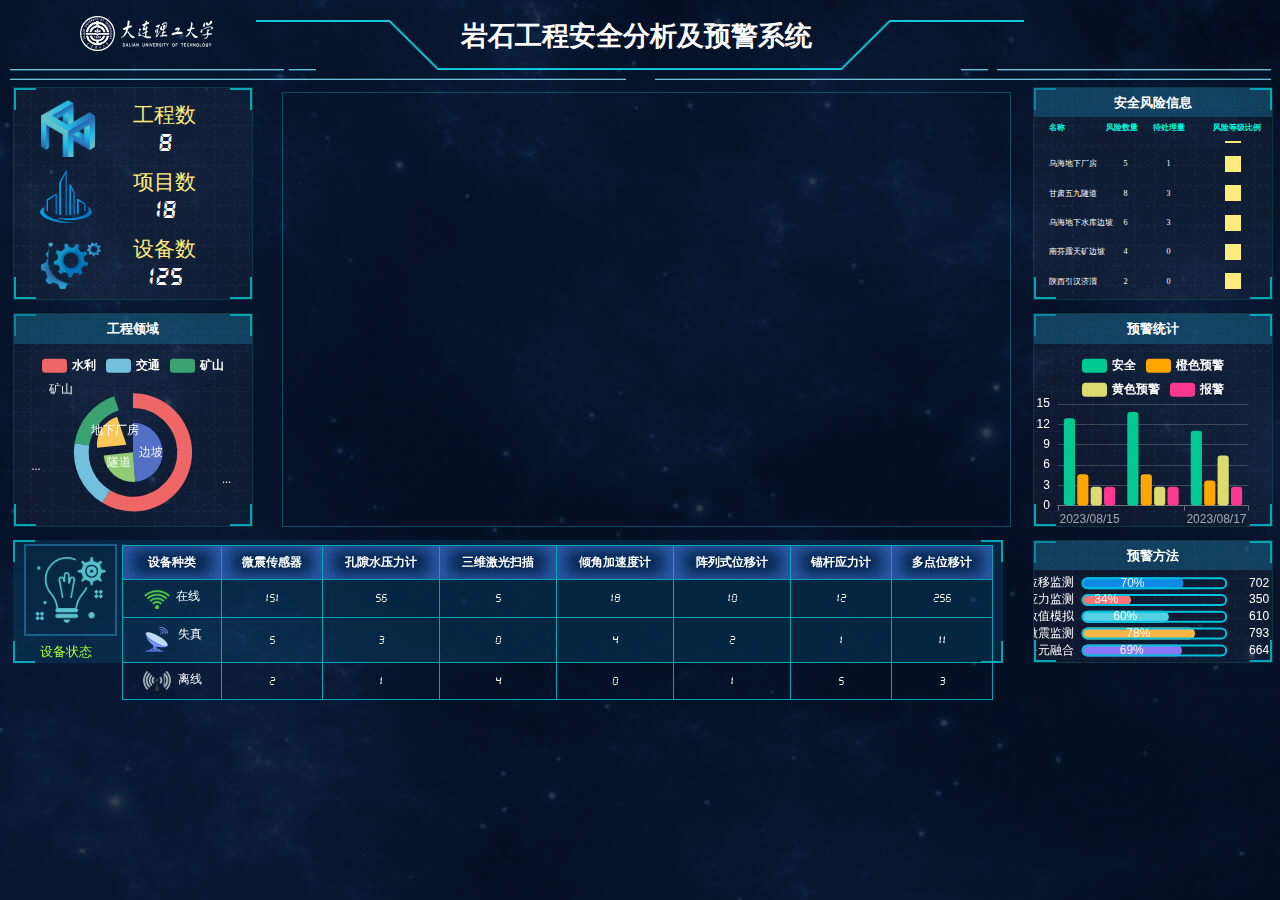
==== templates/index.html @ 90b78a78 "大屏展示页面第1次提交" ====
<!DOCTYPE html>
<html lang="en">
<head>
    <meta charset="UTF-8">
    <meta name="viewport" content="width=device-width,initial-scale=1.0">
    <!--width=device-width：指定视口的宽度与设备的宽度相等，使网页内容在设备上以真实的像素宽度显示，不会出现缩放或压缩。
initial-scale=1.0：指定初始的缩放比例为 1.0，即不进行任何缩放，以确保网页内容按照设备的实际像素比例显示。-->
    <title>岩石工程安全分析及预警系统</title>
    <link rel="stylesheet" href="/static/css/index.css"/>
</head>
<body >
    <header>
        <div class="head">
            <div class="head-gif"></div>
            <h1>岩石工程安全分析及预警系统</h1>
        </div>

        <div class="showTime"></div>
        <div class="logo"></div>

    </header>
    <!--页面主体部分-->
    <section class="mainbox">

        <!--左侧板块-->
    <div class="column">

        <div class="panel information" >
            <div class="information1">
                <div class="minlogo"></div>
                <div class="minlogo">
                    <ul>
                    <li>工程数</li>
                    <li>8</li>
                    </ul>
                </div>
            </div>
            <div class="information2">
                <div class="minlogo" ></div>
                <div class="minlogo">
                    <ul>
                    <li>项目数</li>
                    <li>18</li>
                    </ul>
                </div>
            </div>
            <div class="information3">
                <div class="minlogo"></div>
                <div class="minlogo">
                    <ul>
                    <li>设备数</li>
                    <li>125</li>
                    </ul>
                </div>
            </div>
            
        <div class="panel-footer"></div>

        </div>

        <div class="panel line" >
            <h2>工程领域</h2>
            <div class="chart" id="pie" >图表</div>
            <div class="panel-footer"></div>
        </div>
        <div class="shebei-chart">
            <div class="panel-footer"></div>
            <div class="img">
                <span>设备状态</span>
            </div>
            <table>
                <thead>
                  <tr>
                    <th>设备种类</th>
                    <th>微震传感器</th>
                    <th>孔隙水压力计</th>
                    <th>三维激光扫描</th>
                    <th>倾角加速度计</th>
                    <th>阵列式位移计</th>
                    <th>锚杆应力计</th>
                    <th>多点位移计</th>
                  </tr>
                </thead>
                <tbody>
                  <tr>
                    <td>
                        <div style="display: flex; justify-content: center">
                          <img src="/static/images/在线.png"  width=25.5/80rem height=19.02/80rem style="margin-right: 0.125rem;margin-top:2px;">
                          <span>在线</span>
                        </div>
                    </td>
                    <td>151</td>
                    <td>56</td>
                    <td>5</td>
                    <td>18</td>
                    <td>10</td>
                    <td>12</td>
                    <td>256</td>
                  </tr>
                  <tr>
                    <td>
                        <div style="display: flex; justify-content: center">
                          <img src="/static/images/缺省页-无网络%20拷贝.png"  width=28/80rem height=28/80rem style="margin-right: 0.125rem;margin-top:0px;">
                          <span>失真</span>
                        </div>
                    </td>
                    <td>5</td>
                    <td>3</td>
                    <td>0</td>
                    <td>4</td>
                    <td>2</td>
                    <td>1</td>
                    <td>11</td>
                  </tr>
                  <tr>
                    <td>
                        <div style="display: flex; justify-content: center">
                          <img src="/static/images/离线.png"  width=28/80rem height=20/80rem style="margin-right: 0.125rem;margin-top:0px;">
                          <span>离线</span>
                        </div>
                    </td>
                    <td>2</td>
                    <td>1</td>
                    <td>4</td>
                    <td>0</td>
                    <td>1</td>
                    <td>5</td>
                    <td>3</td>
                  </tr>
                  <!-- 添加更多数据行 -->
                </tbody>
            </table>

        </div>
        <!--百度地图的框-->
        <div class="baidu" id="allmap"></div>
    </div>





        <!--右侧板块-->
    <div class="column">
        <div class="panel bar">
            <h2>安全风险信息</h2>
            <div class="gun">
                <span >名称</span>
                <span >风险数量</span>
                <span >待处理量</span>
                <span >风险等级比例</span>
            </div>
            <div id="FontScroll" class="myscroll">
                <ul>
                    <li>
                        <div class="fontInner clearfix">
                            <span >乌海输水隧洞</span>
                            <span>6</span>
                            <span>2</span>
                            <div  class="little-pie" style="background: #ffeb7b; height: 0.3rem; width: 0.3rem; font-family: 'Times New Roman' ;"></div>
                        </div>
                    </li>
                    <li>
                        <div class="fontInner clearfix">
                            <span >乌海地下厂房</span>
                            <span>5</span>
                            <span>1</span>
                            <div  class="little-pie" style="background: #ffeb7b; height: 0.3rem; width: 0.3rem; font-family: 'Times New Roman' ;"></div>
                        </div>
                    </li>
                    <li>
                        <div class="fontInner clearfix">
                            <span >甘肃五九隧道</span>
                            <span>8</span>
                            <span>3</span>
                            <div  class="little-pie" style="background: #ffeb7b; height: 0.3rem; width: 0.3rem; font-family: 'Times New Roman' ;"></div>
                        </div>
                    </li>
                    <li>
                        <div class="fontInner clearfix">
                            <span >乌海地下水库边坡</span>
                            <span>6</span>
                            <span>3</span>
                            <div  class="little-pie" style="background: #ffeb7b; height: 0.3rem; width: 0.3rem; font-family: 'Times New Roman' ;"></div>
                        </div>
                    </li>
                    <li>
                        <div class="fontInner clearfix">
                            <span >南芬露天矿边坡</span>
                            <span>4</span>
                            <span>0</span>
                            <div  class="little-pie" style="background: #ffeb7b; height: 0.3rem; width: 0.3rem; font-family: 'Times New Roman' ;"></div>
                        </div>
                    </li>
                    <li>
                        <div class="fontInner clearfix">
                            <span >陕西引汉济渭</span>
                            <span>2</span>
                            <span>0</span>
                            <div  class="little-pie" style="background: #ffeb7b; height: 0.3rem; width: 0.3rem; font-family: 'Times New Roman' ;"></div>
                        </div>
                    </li>

                </ul>
            </div>

            <div class="panel-footer"></div>
        </div>
        <div class="panel line">
            <h2>预警统计</h2>
            <div class="chart" id="zhexian">图表</div>
            <div class="panel-footer"></div>
        </div>
        <div class="panel pie" style="height:2.3rem;margin-bottom: 0">
            <h2>预警方法</h2>
            <div class="chart" style="height:1.8rem;" id="bar2">图表</div>
            <div class="panel-footer"></div>
        </div>
    </div>
    </section>
<!--
<canvas id="canvas" style="position: absolute;top: 0; z-index: -1;"></canvas>//星空背景代码
-->
</body>

<script src="https://code.jquery.com/jquery-3.6.0.min.js"></script>
<script src="/static/js/flexible.js"></script>
<script src="/static/js/echarts.js"></script>
<script src="/static/js/bg.js"></script>
<script src="/static/js/js.js"> </script>
<script type="text/javascript" src="//api.map.baidu.com/api?type=webgl&v=1.0&ak=IMvgCG1RHdISfVGvu86Geylf1zBmCrnh"></script>
<script src="/static/js/fontscroll.js"></script>
<script src="/static/js/FontScroll-1.2.js"></script>




<script type="text/javascript">
var map = new BMapGL.Map("allmap");
map.centerAndZoom(new BMapGL.Point(121.535823,38.886325), 6);//17,数值越小缩放显示范围越大
map.enableScrollWheelZoom(true);
map.setHeading(0);
map.setTilt(45);
map.setMapStyleV2({
  styleId: '7b77018c2b281100cbd3b5c135f7926c'
});

</script>

<script>
  // 使用插件
  $(document).ready(function() {
      console.log('已运行')
    $("#FontScroll").myScroll({
      speed: 40,       // 设置滚动速度，值越大速度越慢
      rowHeight: 44.5    // 设置每行的高度，由于每次滚动一行结束后会立刻跳到下一行的边缘，如果两行之间有间隔就会导致跳动，通过试验44是最好的滚动行高，多和少都会出现跳动
    });
  });
</script>

</html>
---- static/css/index.css ----
* {
  margin: 0;
  padding: 0;
  box-sizing: border-box;
}
li {
  list-style: none;
}
/* 声明字体*/
@font-face {
  font-family: electronicFont;
  src: url("/static/font/DS-DIGIT.TTF");
}
body {
  background: url("/static/images/bg.jpg") no-repeat top center;
}
header {
  position: relative;
  height: 1.5rem;
  background: url("/static/images/header.png") no-repeat;
  background-size: 98.5%;
  /* 调整图片大小，cover会自动缩放图片使其填满背景区域 */
  background-position: bottom;
}
header .logo {
  background: url("/static/images/logo.svg") no-repeat;
  position: absolute;
  background-size: 100%;
  width: 2.5rem;
  height: 2.5rem;
  top: 0.3rem;
  left: 1.5rem;
}
header .head .head-gif {
  background: url("/static/images/title_border.png") no-repeat center center;
  background-size: 60%;
  height: 100%;
  width: 100%;
  position: absolute;
  top: 0.1rem;
}
header .head h1 {
  font-size: 0.5rem;
  font-family: 黑体;
  font-weight: 800;
  color: white;
  position: absolute;
  line-height: 1rem;
  top: 12%;
  left: 36%;
}
header .showTime {
  font-size: 0.2rem;
  position: absolute;
  right: 0.375rem;
  line-height: 0.9375rem;
  color: rgba(255, 255, 255, 0.8);
  top: 15%;
}
.mainbox {
  display: flex;
  min-width: 1024px;
  max-width: 1920px;
  margin: 0auto;
  padding: 0.125rem 0.125rem 0;
}
.mainbox .column {
  position: relative;
  flex: 2;
}
.mainbox .column:nth-child(1) {
  flex: 8.5;
  margin: 0 0.125rem 0.1875rem;
}
.mainbox .column .baidu {
  position: absolute;
  height: 8.15rem;
  width: 72%;
  top: 0.1rem;
  left: 26.5%;
  border: 0.1px solid rgba(2, 166, 181, 0.4);
}
.mainbox .column .panel {
  flex-direction: column;
  position: relative;
  width: 4.5rem;
  height: 4rem;
  margin-bottom: 0.25rem;
  background-color: green;
  border: 1px solid rgba(25, 186, 139, 0.17);
  background: url("/static/images/line(1).png") rgba(255, 255, 255, 0.04);
}
.mainbox .column .panel:nth-child(1) {
  height: 4rem;
}
.mainbox .column .panel::before {
  position: absolute;
  top: 0;
  left: 0;
  content: "";
  width: 20px;
  height: 20px;
  border-top: 2px solid #02a6b5;
  border-left: 2px solid #02a6b5;
}
.mainbox .column .panel::after {
  position: absolute;
  top: 0;
  right: 0;
  content: "";
  width: 20px;
  height: 20px;
  border-top: 2px solid #02a6b5;
  border-right: 2px solid #02a6b5;
}
.mainbox .column .panel .panel-footer {
  position: absolute;
  left: 0;
  bottom: 0;
  width: 100%;
}
.mainbox .column .panel .panel-footer::before {
  position: absolute;
  bottom: 0;
  left: 0;
  content: "";
  width: 20px;
  height: 20px;
  border-bottom: 2px solid #02a6b5;
  border-left: 2px solid #02a6b5;
}
.mainbox .column .panel .panel-footer::after {
  position: absolute;
  bottom: 0;
  right: 0;
  content: "";
  width: 20px;
  height: 20px;
  border-bottom: 2px solid #02a6b5;
  border-right: 2px solid #02a6b5;
}
.mainbox .column .panel h2 {
  background: rgba(22, 101, 140, 0.5);
  position: relative;
  height: 0.55rem;
  color: white;
  line-height: 0.55rem;
  text-align: center;
  font-size: 0.25rem;
  font-weight: 700;
  font-family: 微软雅黑;
}
.mainbox .column .panel .chart {
  height: 3.7rem;
}
.mainbox .column .panel .gun {
  height: 0.35rem;
  position: relative;
  display: flex;
  margin-top: 0.1rem;
  font-size: 0.15rem;
  color: #00f7de;
  font-family: 微软雅黑;
  font-weight: bold;
  width: 100%;
  float: left;
}
.mainbox .column .panel .gun span {
  height: 0.2rem;
}
.mainbox .column .panel .gun span:nth-child(1) {
  position: absolute;
  left: 6%;
}
.mainbox .column .panel .gun span:nth-child(2) {
  position: absolute;
  left: 30%;
}
.mainbox .column .panel .gun span:nth-child(3) {
  position: absolute;
  left: 50%;
}
.mainbox .column .panel .gun span:nth-child(4) {
  position: absolute;
  left: 75%;
}
#FontScroll {
  width: 100%;
  height: 2.8rem;
  margin-top: 10px;
  overflow: hidden;
  position: relative;
}
#FontScroll ul li {
  margin-bottom: 0.15rem;
  height: 0.4rem;
  line-height: 0.25rem;
}
#FontScroll ul li .fontInner {
  height: 0.4rem;
  display: flex;
  /* 设置为 Flex 容器 */
  align-items: center;
  /* 子元素均匀分布在一行 */
}
#FontScroll ul li .fontInner span,
#FontScroll ul li .fontInner div {
  vertical-align: center;
  /* 让每个子元素平均占据一行的宽度 */
  /* 居中对齐文本 */
  font-size: 0.15rem;
  color: white;
  /* 可以根据需要添加其他样式属性 */
}
#FontScroll ul li .fontInner span:nth-child(1),
#FontScroll ul li .fontInner div:nth-child(1) {
  position: absolute;
  left: 6%;
}
#FontScroll ul li .fontInner span:nth-child(2),
#FontScroll ul li .fontInner div:nth-child(2) {
  position: absolute;
  left: 37.5%;
}
#FontScroll ul li .fontInner span:nth-child(3),
#FontScroll ul li .fontInner div:nth-child(3) {
  position: absolute;
  left: 55.5%;
}
#FontScroll ul li .fontInner span:nth-child(4),
#FontScroll ul li .fontInner div:nth-child(4) {
  position: absolute;
  left: 80%;
}
#FontScroll ul li:hover {
  box-shadow: -10px 0px 15px #034c6a inset, /*左边阴影*/ 10px 0px 15px #034c6a inset;
  cursor: pointer;
}
.information1 {
  padding-top: 10px;
  width: 100%;
  display: flex;
  height: 1.25rem;
}
.information1 .minlogo {
  position: relative;
  flex: 2;
}
.information1 .minlogo:nth-child(1) {
  background: url("/static/images/logo1.png") no-repeat;
  background-size: 45%;
  left: 0.5rem;
  top: 5%;
}
.information1 .minlogo ul {
  position: absolute;
  top: 5%;
  display: flex;
  flex-direction: column;
}
.information1 .minlogo ul li {
  flex: 1;
  font-size: 0.5rem;
  color: white;
  text-align: center;
  font-family: 'electronicFont';
}
.information1 .minlogo ul li:nth-child(1) {
  font-size: 0.4rem;
  font-family: 黑体;
  color: #ffeb7b;
}
.information2 {
  padding-top: 10px;
  width: 100%;
  display: flex;
  height: 1.25rem;
}
.information2 .minlogo {
  position: relative;
  flex: 2;
}
.information2 .minlogo:nth-child(1) {
  background: url("/static/images/项目.png") no-repeat;
  background-size: 50%;
  left: 0.4rem;
  top: 0.1rem;
}
.information2 .minlogo ul {
  position: absolute;
  top: 5%;
  display: flex;
  flex-direction: column;
}
.information2 .minlogo ul li {
  flex: 1;
  font-size: 0.5rem;
  color: white;
  text-align: center;
  font-family: 'electronicFont';
}
.information2 .minlogo ul li:nth-child(1) {
  font-size: 0.4rem;
  font-family: 黑体;
  color: #ffeb7b;
}
.information3 {
  padding-top: 10px;
  width: 100%;
  display: flex;
  height: 1.25rem;
}
.information3 .minlogo {
  position: relative;
  flex: 2;
}
.information3 .minlogo:nth-child(1) {
  background: url("/static/images/设备.png") no-repeat;
  background-size: 50%;
  left: 0.5rem;
  top: 0.2rem;
}
.information3 .minlogo ul {
  position: absolute;
  top: 5%;
  display: flex;
  flex-direction: column;
}
.information3 .minlogo ul li {
  flex: 1;
  font-size: 0.5rem;
  color: white;
  text-align: center;
  font-family: 'electronicFont';
}
.information3 .minlogo ul li:nth-child(1) {
  font-size: 0.4rem;
  font-family: 黑体;
  color: #ffeb7b;
}
.shebei-chart {
  position: relative;
  width: 18.55rem;
  height: 2.3rem;
  background-color: rgba(7, 69, 108, 0.4);
}
.shebei-chart::before {
  position: absolute;
  top: 0;
  left: 0;
  content: "";
  width: 20px;
  height: 20px;
  border-top: 2px solid #02a6b5;
  border-left: 2px solid #02a6b5;
}
.shebei-chart::after {
  position: absolute;
  top: 0;
  right: 0;
  content: "";
  width: 20px;
  height: 20px;
  border-top: 2px solid #02a6b5;
  border-right: 2px solid #02a6b5;
}
.shebei-chart .panel-footer {
  position: absolute;
  left: 0;
  bottom: 0;
  width: 100%;
}
.shebei-chart .panel-footer::before {
  position: absolute;
  bottom: 0;
  left: 0;
  content: "";
  width: 20px;
  height: 20px;
  border-bottom: 2px solid #02a6b5;
  border-left: 2px solid #02a6b5;
}
.shebei-chart .panel-footer::after {
  position: absolute;
  bottom: 0;
  right: 0;
  content: "";
  width: 20px;
  height: 20px;
  border-bottom: 2px solid #02a6b5;
  border-right: 2px solid #02a6b5;
}
.shebei-chart .img {
  position: absolute;
  top: 3%;
  left: 0.2rem;
  border: 2px solid rgba(45, 147, 202, 0.5);
  background: url("/static/images/设备状态.png") no-repeat;
  background-size: 80%;
  background-position: 50% 50%;
  height: 75%;
  width: 1.75rem;
}
.shebei-chart .img span {
  position: absolute;
  height: 0.6rem;
  color: greenyellow;
  line-height: 0.6rem;
  font-size: 0.25rem;
  font-weight: 50;
  font-family: 黑体;
  top: 1.7rem;
  left: 0.26rem;
  animation: glow 2.5s infinite alternate;
  /* 如果需要无限循环动画 */
}
@keyframes glow {
  0%,
  100% {
    color: red;
    text-shadow: 0 0 20px rgba(255, 0, 0, 0.8);
  }
  50% {
    color: green;
    text-shadow: 0 0 20px rgba(0, 255, 0, 0.8);
  }
  75% {
    color: yellow;
    text-shadow: 0 0 20px rgba(255, 255, 0, 0.8);
  }
}
@keyframes glow-infinite {
  0%,
  100% {
    color: red;
    text-shadow: 0 0 20px rgba(255, 0, 0, 0.8);
  }
  50% {
    color: green;
    text-shadow: 0 0 20px rgba(0, 255, 0, 0.8);
  }
  75% {
    color: yellow;
    text-shadow: 0 0 20px rgba(255, 255, 0, 0.8);
  }
}
.shebei-chart table {
  border-collapse: collapse;
  /* 合并边框，使表格线连续 */
  width: 88%;
  right: 1%;
  top: 4%;
  height: 94%;
  position: absolute;
}
.shebei-chart th,
.shebei-chart td {
  font-size: 0.23rem;
  font-family: 'electronicFont';
  color: white;
  border: 1px solid #02a6b5;
  /* 设置单元格边框样式 */
  padding: 8px;
  /* 设置单元格内边距 */
  text-align: center;
  /* 居中显示单元格内容 */
  vertical-align: middle;
}
.shebei-chart th #zaixian,
.shebei-chart td #zaixian {
  display: block;
  width: 30%;
  height: 30%;
}
.shebei-chart th {
  background-color: #072951;
  box-shadow: -10px 0px 15px #2C58A6 inset, /*左边阴影*/ 10px 0px 15px #2C58A6 inset;
  vertical-align: middle;
  /* 设置表头背景色 */
}
/*# sourceMappingURL=index.css.map */
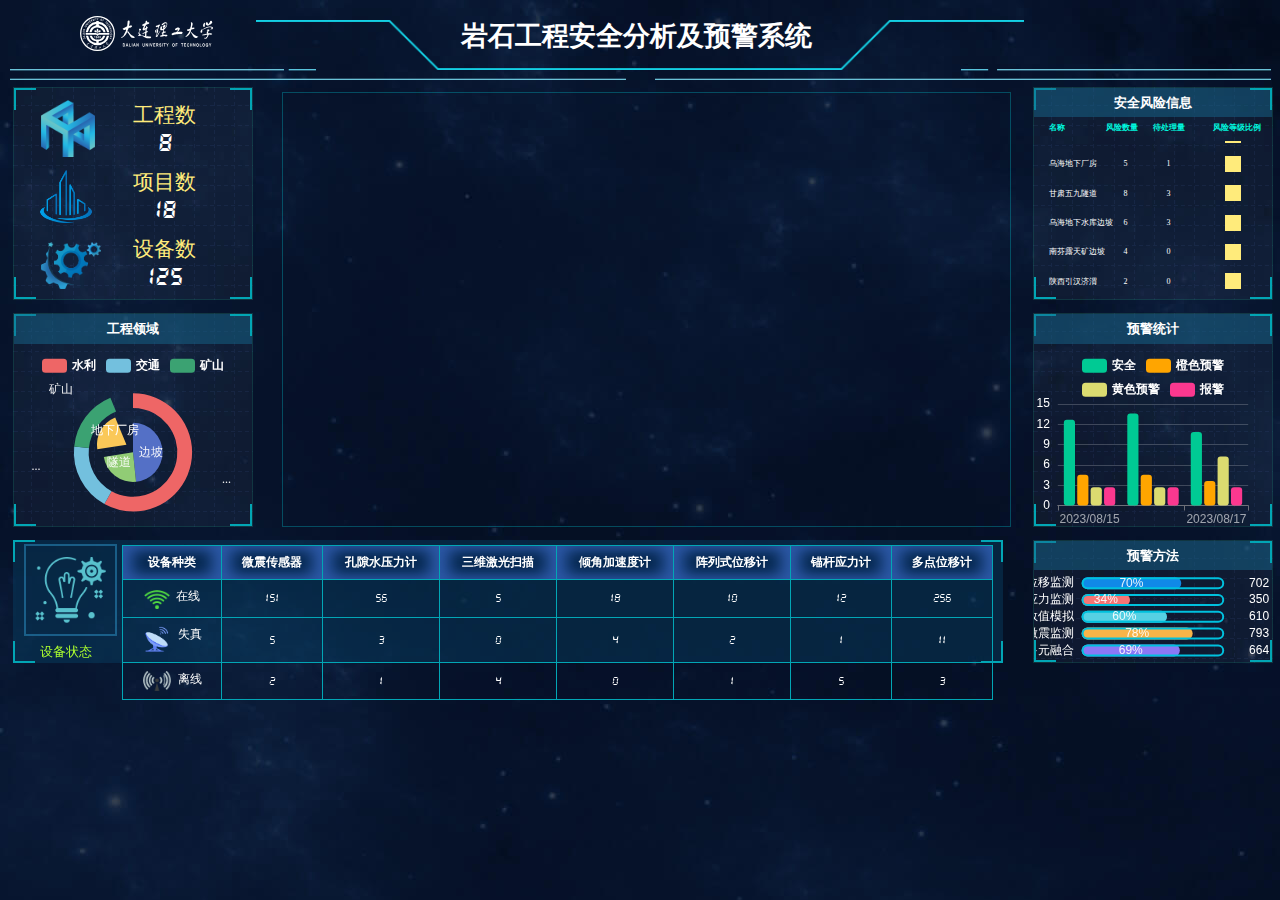
==== commit 1cf943ea: "测试修改该文件" ====
--- a/templates/index.html
+++ b/templates/index.html
@@ -57,7 +57,7 @@
         <div class="panel-footer"></div>
 
         </div>
-
+<!--这是一次测试-->
         <div class="panel line" >
             <h2>工程领域</h2>
             <div class="chart" id="pie" >图表</div>
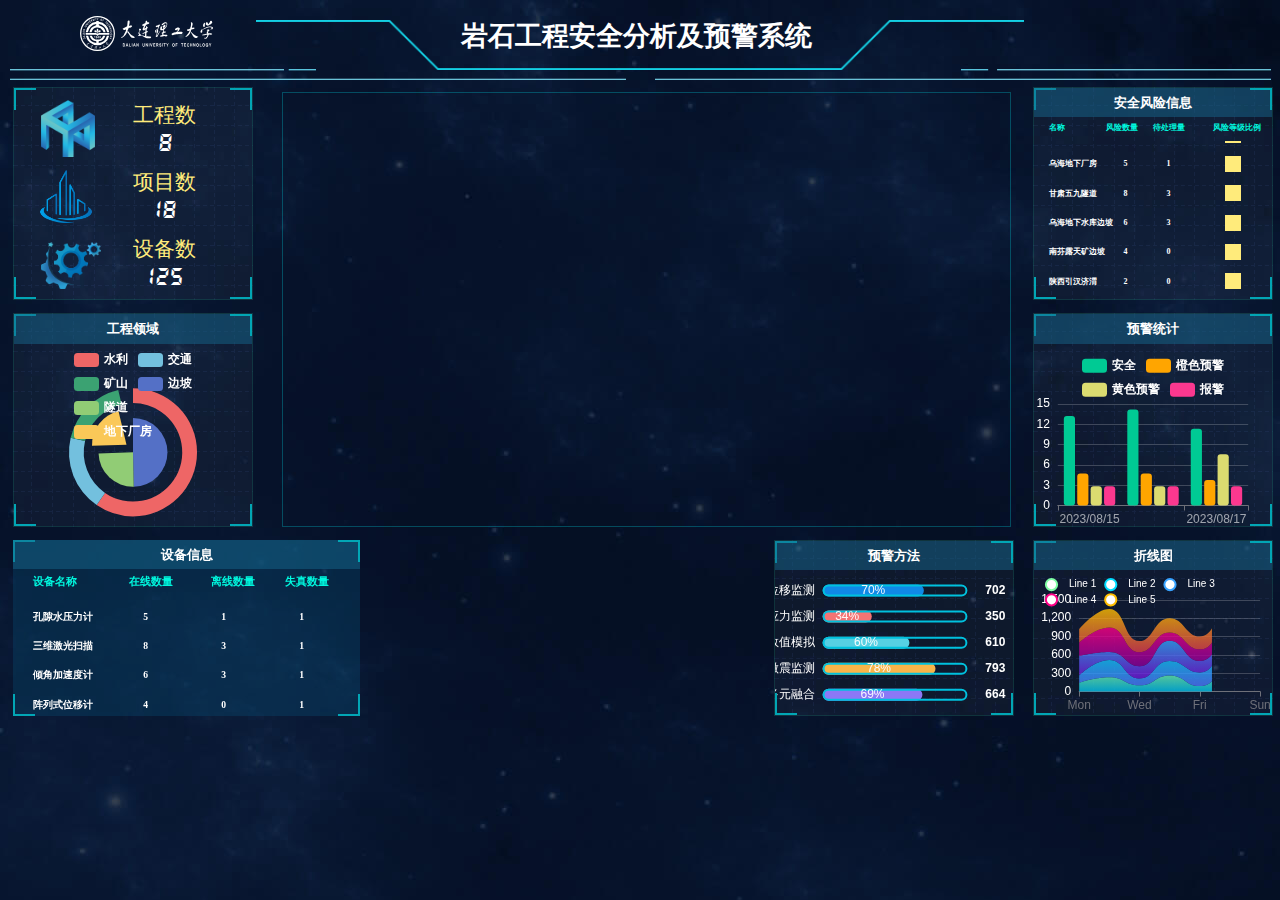
==== commit efb624dc: "添加了地图标记，修改设备信息为滚动式 https://imgur.com/BGwXiK3" ====
--- a/templates/index.html
+++ b/templates/index.html
@@ -63,77 +63,87 @@
             <div class="chart" id="pie" >图表</div>
             <div class="panel-footer"></div>
         </div>
-        <div class="shebei-chart">
-            <div class="panel-footer"></div>
-            <div class="img">
-                <span>设备状态</span>
-            </div>
-            <table>
-                <thead>
-                  <tr>
-                    <th>设备种类</th>
-                    <th>微震传感器</th>
-                    <th>孔隙水压力计</th>
-                    <th>三维激光扫描</th>
-                    <th>倾角加速度计</th>
-                    <th>阵列式位移计</th>
-                    <th>锚杆应力计</th>
-                    <th>多点位移计</th>
-                  </tr>
-                </thead>
-                <tbody>
-                  <tr>
-                    <td>
-                        <div style="display: flex; justify-content: center">
-                          <img src="/static/images/在线.png"  width=25.5/80rem height=19.02/80rem style="margin-right: 0.125rem;margin-top:2px;">
-                          <span>在线</span>
-                        </div>
-                    </td>
-                    <td>151</td>
-                    <td>56</td>
-                    <td>5</td>
-                    <td>18</td>
-                    <td>10</td>
-                    <td>12</td>
-                    <td>256</td>
-                  </tr>
-                  <tr>
-                    <td>
-                        <div style="display: flex; justify-content: center">
-                          <img src="/static/images/缺省页-无网络%20拷贝.png"  width=28/80rem height=28/80rem style="margin-right: 0.125rem;margin-top:0px;">
-                          <span>失真</span>
-                        </div>
-                    </td>
-                    <td>5</td>
-                    <td>3</td>
-                    <td>0</td>
-                    <td>4</td>
-                    <td>2</td>
-                    <td>1</td>
-                    <td>11</td>
-                  </tr>
-                  <tr>
-                    <td>
-                        <div style="display: flex; justify-content: center">
-                          <img src="/static/images/离线.png"  width=28/80rem height=20/80rem style="margin-right: 0.125rem;margin-top:0px;">
-                          <span>离线</span>
-                        </div>
-                    </td>
-                    <td>2</td>
-                    <td>1</td>
-                    <td>4</td>
-                    <td>0</td>
-                    <td>1</td>
-                    <td>5</td>
-                    <td>3</td>
-                  </tr>
-                  <!-- 添加更多数据行 -->
-                </tbody>
-            </table>
-
+        <div class="shebei-chart" >
+            <div class="panel-footer"></div>
+            <div class="table">
+                <h2>设备信息</h2>
+                    <div class="gun">
+                        <span >设备名称</span>
+                        <span >在线数量</span>
+                        <span >离线数量</span>
+                        <span >失真数量</span>
+                    </div>
+                <div id="FontScroll2" class="myscroll">
+                <ul>
+                    <li>
+                        <div class="fontInner clearfix">
+                            <span >微震传感器</span>
+                            <span>6</span>
+                            <span>2</span>
+                            <span>1</span>
+                        </div>
+                    </li>
+                    <li>
+                        <div class="fontInner clearfix">
+                            <span >孔隙水压力计</span>
+                            <span>5</span>
+                            <span>1</span>
+                            <span>1</span>
+                        </div>
+                    </li>
+                    <li>
+                        <div class="fontInner clearfix">
+                            <span >三维激光扫描</span>
+                            <span>8</span>
+                            <span>3</span>
+                            <span>1</span>
+                        </div>
+                    </li>
+                    <li>
+                        <div class="fontInner clearfix">
+                            <span >倾角加速度计</span>
+                            <span>6</span>
+                            <span>3</span>
+                            <span>1</span>
+                        </div>
+                    </li>
+                    <li>
+                        <div class="fontInner clearfix">
+                            <span >阵列式位移计</span>
+                            <span>4</span>
+                            <span>0</span>
+                            <span>1</span>
+                        </div>
+                    </li>
+                    <li>
+                        <div class="fontInner clearfix">
+                            <span >锚杆应力计</span>
+                            <span>2</span>
+                            <span>0</span>
+                            <span>1</span>
+                        </div>
+                    </li>
+                    <li>
+                        <div class="fontInner clearfix">
+                            <span >多点位移计</span>
+                            <span>2</span>
+                            <span>0</span>
+                            <span>1</span>
+                        </div>
+                    </li>
+                </ul>
+            </div>
+            </div>
+        </div>
+        <div class="panel pie" style="height:3.3rem;width:4.5rem;margin-bottom: 0" id="bingtu">
+            <h2>预警方法</h2>
+            <div class="chart" style="height:2.8rem;" id="bar2">    </div>
+            <div class="panel-footer"></div>
         </div>
         <!--百度地图的框-->
-        <div class="baidu" id="allmap"></div>
+        <div class="baidu" id="allmap">
+
+        </div>
     </div>
 
 
@@ -150,7 +160,7 @@
                 <span >待处理量</span>
                 <span >风险等级比例</span>
             </div>
-            <div id="FontScroll" class="myscroll">
+            <div id="FontScroll1" class="myscroll">
                 <ul>
                     <li>
                         <div class="fontInner clearfix">
@@ -208,14 +218,15 @@
         </div>
         <div class="panel line">
             <h2>预警统计</h2>
-            <div class="chart" id="zhexian">图表</div>
-            <div class="panel-footer"></div>
-        </div>
-        <div class="panel pie" style="height:2.3rem;margin-bottom: 0">
-            <h2>预警方法</h2>
-            <div class="chart" style="height:1.8rem;" id="bar2">图表</div>
-            <div class="panel-footer"></div>
-        </div>
+            <div class="chart" id="zhuzhaung">图表</div>
+            <div class="panel-footer"></div>
+        </div>
+        <div class="panel pie" style="height:3.3rem;margin-bottom: 0">
+            <h2>折线图</h2>
+            <div class="chart" style="height:2.8rem;" id="line"></div>
+            <div class="panel-footer"></div>
+        </div>
+
     </div>
     </section>
 <!--
@@ -236,14 +247,86 @@
 
 
 <script type="text/javascript">
+//百度地图js代码
 var map = new BMapGL.Map("allmap");
 map.centerAndZoom(new BMapGL.Point(121.535823,38.886325), 6);//17,数值越小缩放显示范围越大
 map.enableScrollWheelZoom(true);
 map.setHeading(0);
 map.setTilt(45);
-map.setMapStyleV2({
-  styleId: '7b77018c2b281100cbd3b5c135f7926c'
-});
+//map.setMapStyleV2({
+  //styleId: '7b77018c2b281100cbd3b5c135f7926c'
+//});
+map.setMapType(BMAP_EARTH_MAP);  // 设置地图类型为地球模式
+
+var zoomCtrl = new BMapGL.ZoomControl();  // 添加缩放控件
+map.addControl(zoomCtrl);
+
+var cityCtrl = new BMapGL.CityListControl({
+            // 控件的停靠位置（可选，默认左上角）
+            anchor: BMAP_ANCHOR_TOP_RIGHT,
+            // 控件基于停靠位置的偏移量（可选）
+            offset: new BMapGL.Size(20, 20)
+        });  // 添加城市列表控件
+map.addControl(cityCtrl);
+
+    var point = new BMapGL.Point(121.535823,38.886325);
+	map.centerAndZoom(point, 15);
+//设置左键菜单
+var menu = new BMapGL.ContextMenu();
+var txtMenuItem = [
+    {
+        text: '新建项目',
+        callback: function () {
+            var myIcon = new BMapGL.Icon("/static/images/色相_饱和度 1.png", new BMapGL.Size(30, 90));
+
+            var point = new BMapGL.Point(lng, lat);
+            var marker = new BMapGL.Marker(point, {
+                icon: myIcon
+            });
+            //var marker = new BMapGL.Marker(point);  // 创建标注
+            map.addOverlay(marker);              // 将标注添加到地图中
+            var opts = {
+                width : 200,     // 信息窗口宽度
+                height: 100,     // 信息窗口高度
+                title : "请输入项目名称" , // 信息窗口标题
+                message:"这里是故宫"
+            }
+            var infoWindow = new BMapGL.InfoWindow("请输入项目概况...", opts);  // 创建信息窗口对象
+
+            marker.addEventListener("rightclick", function(){
+                map.openInfoWindow(infoWindow, point); //开启信息窗口
+	        });
+
+        }
+    }, {
+        text: '删除项目',
+
+        callback: function (e) {
+            alert('暂未设置该功能')
+        }
+    }
+];
+for(var i = 0; i < txtMenuItem.length; i++){
+    menu.addItem(new BMapGL.MenuItem(               // 定义菜单项实例
+        txtMenuItem[i].text,                        // 传入菜单项的显示文本
+        txtMenuItem[i].callback,                    // 传入菜单项的回调函数
+        {
+            width: 80,                             // 指定菜单项的宽度
+            id: 'menu' + i                          // 指定菜单项dom的id
+        }
+    ));
+}
+
+map.addContextMenu(menu);
+map.addEventListener('click', function (e) {
+    lng=e.latlng.lng;
+    lat=e.latlng.lat;
+
+  menu.show()
+}) // 在点击位置显示菜单
+
+
+
 
 </script>
 
@@ -251,11 +334,20 @@
   // 使用插件
   $(document).ready(function() {
       console.log('已运行')
-    $("#FontScroll").myScroll({
+    $("#FontScroll1").myScroll({
       speed: 40,       // 设置滚动速度，值越大速度越慢
-      rowHeight: 44.5    // 设置每行的高度，由于每次滚动一行结束后会立刻跳到下一行的边缘，如果两行之间有间隔就会导致跳动，通过试验44是最好的滚动行高，多和少都会出现跳动
+      rowHeight: 41    // 设置每行的高度，由于每次滚动一行结束后会立刻跳到下一行的边缘，如果两行之间有间隔就会导致跳动，通过试验44是最好的滚动行高，多和少都会出现跳动
     });
   });
 </script>
-
+<script>
+  // 使用插件
+  $(document).ready(function() {
+      console.log('已运行')
+    $("#FontScroll2").myScroll({
+      speed: 40,       // 设置滚动速度，值越大速度越慢
+      rowHeight: 41    // 设置每行的高度，由于每次滚动一行结束后会立刻跳到下一行的边缘，如果两行之间有间隔就会导致跳动，通过试验44是最好的滚动行高，多和少都会出现跳动
+    });
+  });
+</script>
 </html>--- a/static/css/index.css
+++ b/static/css/index.css
@@ -12,6 +12,7 @@
   src: url("/static/font/DS-DIGIT.TTF");
 }
 body {
+  overflow-y: hidden;
   background: url("/static/images/bg.jpg") no-repeat top center;
 }
 header {
@@ -79,6 +80,11 @@
   top: 0.1rem;
   left: 26.5%;
   border: 0.1px solid rgba(2, 166, 181, 0.4);
+}
+.mainbox .column #bingtu {
+  position: absolute;
+  right: 1.3%;
+  bottom: 0%;
 }
 .mainbox .column .panel {
   flex-direction: column;
@@ -184,55 +190,157 @@
   position: absolute;
   left: 75%;
 }
-#FontScroll {
+.table {
+  height: 3.3rem;
+}
+.table .myscroll {
+  height: 2.75rem;
+}
+.table h2 {
+  background: rgba(22, 101, 140, 0.5);
+  position: relative;
+  height: 0.55rem;
+  color: white;
+  line-height: 0.55rem;
+  text-align: center;
+  font-size: 0.25rem;
+  font-weight: 700;
+  font-family: 微软雅黑;
+}
+.table .gun {
+  height: 0.35rem;
+  position: relative;
+  display: flex;
+  margin-top: 0.1rem;
+  font-size: 0.2rem;
+  color: #00f7de;
+  font-family: 微软雅黑;
+  font-weight: bold;
+  width: 100%;
+  float: left;
+}
+.table .gun span {
+  height: 0.2rem;
+}
+.table .gun span:nth-child(1) {
+  position: absolute;
+  left: 5.8%;
+}
+.table .gun span:nth-child(2) {
+  position: absolute;
+  left: 33.5%;
+}
+.table .gun span:nth-child(3) {
+  position: absolute;
+  left: 57%;
+}
+.table .gun span:nth-child(4) {
+  position: absolute;
+  left: 78.5%;
+}
+#FontScroll1 {
   width: 100%;
   height: 2.8rem;
   margin-top: 10px;
   overflow: hidden;
   position: relative;
 }
-#FontScroll ul li {
+#FontScroll1 ul li {
   margin-bottom: 0.15rem;
   height: 0.4rem;
   line-height: 0.25rem;
 }
-#FontScroll ul li .fontInner {
+#FontScroll1 ul li .fontInner {
   height: 0.4rem;
   display: flex;
   /* 设置为 Flex 容器 */
   align-items: center;
   /* 子元素均匀分布在一行 */
 }
-#FontScroll ul li .fontInner span,
-#FontScroll ul li .fontInner div {
+#FontScroll1 ul li .fontInner span,
+#FontScroll1 ul li .fontInner div {
   vertical-align: center;
   /* 让每个子元素平均占据一行的宽度 */
   /* 居中对齐文本 */
   font-size: 0.15rem;
+  font-weight: 700;
   color: white;
   /* 可以根据需要添加其他样式属性 */
 }
-#FontScroll ul li .fontInner span:nth-child(1),
-#FontScroll ul li .fontInner div:nth-child(1) {
+#FontScroll1 ul li .fontInner span:nth-child(1),
+#FontScroll1 ul li .fontInner div:nth-child(1) {
   position: absolute;
   left: 6%;
 }
-#FontScroll ul li .fontInner span:nth-child(2),
-#FontScroll ul li .fontInner div:nth-child(2) {
+#FontScroll1 ul li .fontInner span:nth-child(2),
+#FontScroll1 ul li .fontInner div:nth-child(2) {
   position: absolute;
   left: 37.5%;
 }
-#FontScroll ul li .fontInner span:nth-child(3),
-#FontScroll ul li .fontInner div:nth-child(3) {
+#FontScroll1 ul li .fontInner span:nth-child(3),
+#FontScroll1 ul li .fontInner div:nth-child(3) {
   position: absolute;
   left: 55.5%;
 }
-#FontScroll ul li .fontInner span:nth-child(4),
-#FontScroll ul li .fontInner div:nth-child(4) {
+#FontScroll1 ul li .fontInner span:nth-child(4),
+#FontScroll1 ul li .fontInner div:nth-child(4) {
   position: absolute;
   left: 80%;
 }
-#FontScroll ul li:hover {
+#FontScroll1 ul li:hover {
+  box-shadow: -10px 0px 15px #034c6a inset, /*左边阴影*/ 10px 0px 15px #034c6a inset;
+  cursor: pointer;
+}
+#FontScroll2 {
+  width: 100%;
+  height: 2.2rem;
+  margin-top: 10px;
+  overflow: hidden;
+  position: relative;
+}
+#FontScroll2 ul li {
+  margin-bottom: 0.15rem;
+  height: 0.4rem;
+  line-height: 0.25rem;
+}
+#FontScroll2 ul li .fontInner {
+  height: 0.4rem;
+  display: flex;
+  /* 设置为 Flex 容器 */
+  align-items: center;
+  /* 子元素均匀分布在一行 */
+}
+#FontScroll2 ul li .fontInner span,
+#FontScroll2 ul li .fontInner div {
+  vertical-align: center;
+  /* 让每个子元素平均占据一行的宽度 */
+  /* 居中对齐文本 */
+  font-size: 0.18rem;
+  font-weight: 700;
+  color: white;
+  /* 可以根据需要添加其他样式属性 */
+}
+#FontScroll2 ul li .fontInner span:nth-child(1),
+#FontScroll2 ul li .fontInner div:nth-child(1) {
+  position: absolute;
+  left: 5.8%;
+}
+#FontScroll2 ul li .fontInner span:nth-child(2),
+#FontScroll2 ul li .fontInner div:nth-child(2) {
+  position: absolute;
+  left: 37.5%;
+}
+#FontScroll2 ul li .fontInner span:nth-child(3),
+#FontScroll2 ul li .fontInner div:nth-child(3) {
+  position: absolute;
+  left: 60%;
+}
+#FontScroll2 ul li .fontInner span:nth-child(4),
+#FontScroll2 ul li .fontInner div:nth-child(4) {
+  position: absolute;
+  left: 82.5%;
+}
+#FontScroll2 ul li:hover {
   box-shadow: -10px 0px 15px #034c6a inset, /*左边阴影*/ 10px 0px 15px #034c6a inset;
   cursor: pointer;
 }
@@ -340,8 +448,8 @@
 }
 .shebei-chart {
   position: relative;
-  width: 18.55rem;
-  height: 2.3rem;
+  width: 6.5rem;
+  height: 3.3rem;
   background-color: rgba(7, 69, 108, 0.4);
 }
 .shebei-chart::before {
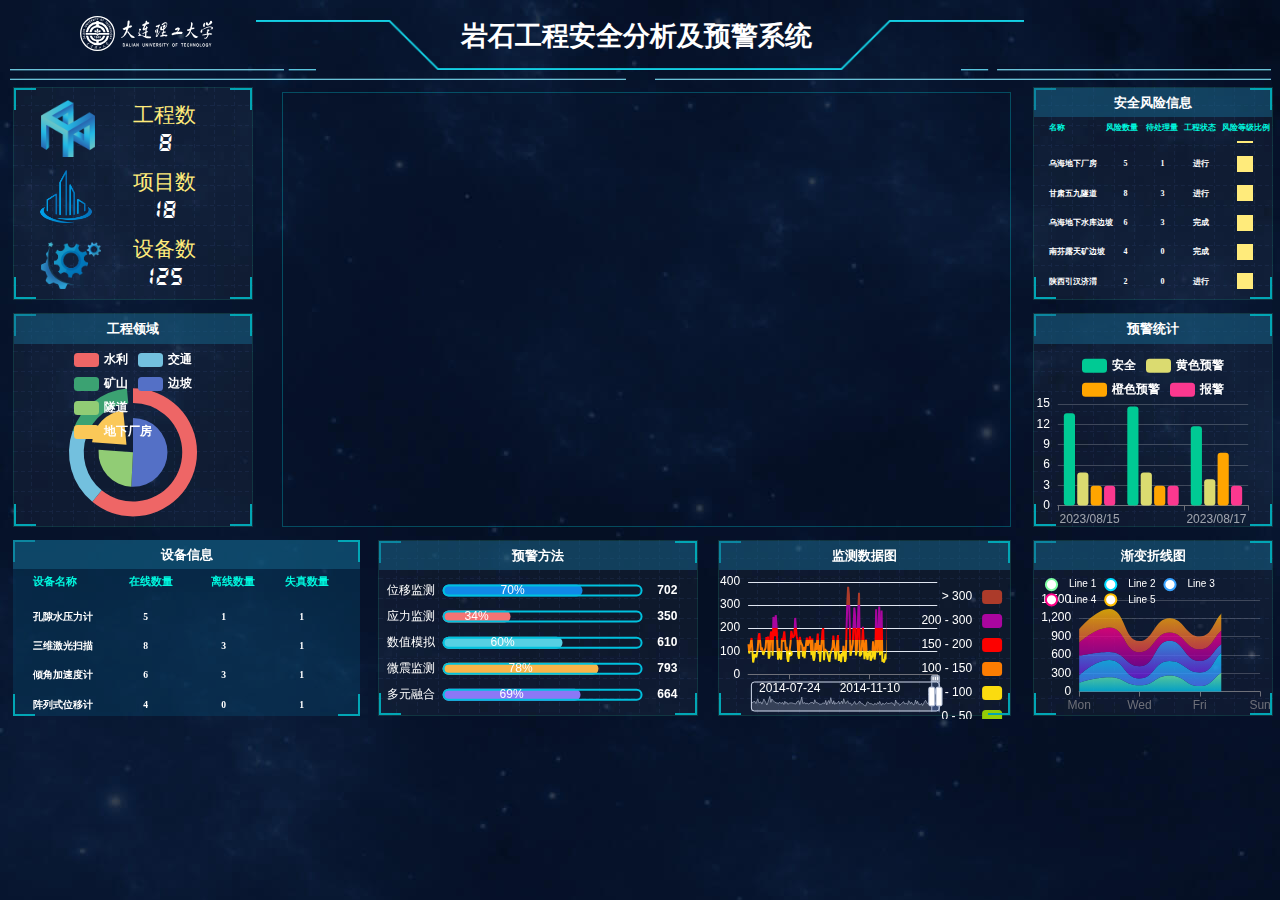
==== commit a62d2325: "将预警方法左移；增加新图表；更换黄色预警和橙色预警；https://imgur.com/Ll7VgcE" ====
--- a/templates/index.html
+++ b/templates/index.html
@@ -135,15 +135,18 @@
             </div>
             </div>
         </div>
-        <div class="panel pie" style="height:3.3rem;width:4.5rem;margin-bottom: 0" id="bingtu">
+        <div class="panel pie" style="height:3.3rem;width:6rem;margin-bottom: 0" id="bingtu">
             <h2>预警方法</h2>
             <div class="chart" style="height:2.8rem;" id="bar2">    </div>
             <div class="panel-footer"></div>
         </div>
+        <div class="panel suibian" style="height:3.3rem;margin-bottom: 0 " id="suibian">
+            <h2>监测数据图</h2>
+            <div class="chart" style="height:2.8rem;" id="aqi">    </div>
+            <div class="panel-footer"></div>
+        </div>
         <!--百度地图的框-->
-        <div class="baidu" id="allmap">
-
-        </div>
+        <div class="baidu" id="allmap"></div>
     </div>
 
 
@@ -158,6 +161,7 @@
                 <span >名称</span>
                 <span >风险数量</span>
                 <span >待处理量</span>
+                <span >工程状态</span>
                 <span >风险等级比例</span>
             </div>
             <div id="FontScroll1" class="myscroll">
@@ -167,6 +171,7 @@
                             <span >乌海输水隧洞</span>
                             <span>6</span>
                             <span>2</span>
+                            <span>完成</span>
                             <div  class="little-pie" style="background: #ffeb7b; height: 0.3rem; width: 0.3rem; font-family: 'Times New Roman' ;"></div>
                         </div>
                     </li>
@@ -175,6 +180,8 @@
                             <span >乌海地下厂房</span>
                             <span>5</span>
                             <span>1</span>
+                            <span>进行</span>
+
                             <div  class="little-pie" style="background: #ffeb7b; height: 0.3rem; width: 0.3rem; font-family: 'Times New Roman' ;"></div>
                         </div>
                     </li>
@@ -183,6 +190,8 @@
                             <span >甘肃五九隧道</span>
                             <span>8</span>
                             <span>3</span>
+                            <span>进行</span>
+
                             <div  class="little-pie" style="background: #ffeb7b; height: 0.3rem; width: 0.3rem; font-family: 'Times New Roman' ;"></div>
                         </div>
                     </li>
@@ -191,6 +200,8 @@
                             <span >乌海地下水库边坡</span>
                             <span>6</span>
                             <span>3</span>
+                            <span>完成</span>
+
                             <div  class="little-pie" style="background: #ffeb7b; height: 0.3rem; width: 0.3rem; font-family: 'Times New Roman' ;"></div>
                         </div>
                     </li>
@@ -199,6 +210,8 @@
                             <span >南芬露天矿边坡</span>
                             <span>4</span>
                             <span>0</span>
+                            <span>完成</span>
+
                             <div  class="little-pie" style="background: #ffeb7b; height: 0.3rem; width: 0.3rem; font-family: 'Times New Roman' ;"></div>
                         </div>
                     </li>
@@ -207,6 +220,8 @@
                             <span >陕西引汉济渭</span>
                             <span>2</span>
                             <span>0</span>
+                            <span>进行</span>
+
                             <div  class="little-pie" style="background: #ffeb7b; height: 0.3rem; width: 0.3rem; font-family: 'Times New Roman' ;"></div>
                         </div>
                     </li>
@@ -222,7 +237,7 @@
             <div class="panel-footer"></div>
         </div>
         <div class="panel pie" style="height:3.3rem;margin-bottom: 0">
-            <h2>折线图</h2>
+            <h2>渐变折线图</h2>
             <div class="chart" style="height:2.8rem;" id="line"></div>
             <div class="panel-footer"></div>
         </div>
--- a/static/css/index.css
+++ b/static/css/index.css
@@ -83,7 +83,13 @@
 }
 .mainbox .column #bingtu {
   position: absolute;
-  right: 1.3%;
+  left: 36%;
+  bottom: 0%;
+}
+.mainbox .column #suibian {
+  position: absolute;
+  left: 69.5%;
+  width: 5.5rem;
   bottom: 0%;
 }
 .mainbox .column .panel {
@@ -184,11 +190,15 @@
 }
 .mainbox .column .panel .gun span:nth-child(3) {
   position: absolute;
-  left: 50%;
+  left: 47%;
 }
 .mainbox .column .panel .gun span:nth-child(4) {
   position: absolute;
-  left: 75%;
+  left: 63%;
+}
+.mainbox .column .panel .gun span:nth-child(5) {
+  position: absolute;
+  left: 79%;
 }
 .table {
   height: 3.3rem;
@@ -280,12 +290,17 @@
 #FontScroll1 ul li .fontInner span:nth-child(3),
 #FontScroll1 ul li .fontInner div:nth-child(3) {
   position: absolute;
-  left: 55.5%;
+  left: 53%;
 }
 #FontScroll1 ul li .fontInner span:nth-child(4),
 #FontScroll1 ul li .fontInner div:nth-child(4) {
   position: absolute;
-  left: 80%;
+  left: 66.5%;
+}
+#FontScroll1 ul li .fontInner span:nth-child(5),
+#FontScroll1 ul li .fontInner div:nth-child(5) {
+  position: absolute;
+  left: 85%;
 }
 #FontScroll1 ul li:hover {
   box-shadow: -10px 0px 15px #034c6a inset, /*左边阴影*/ 10px 0px 15px #034c6a inset;
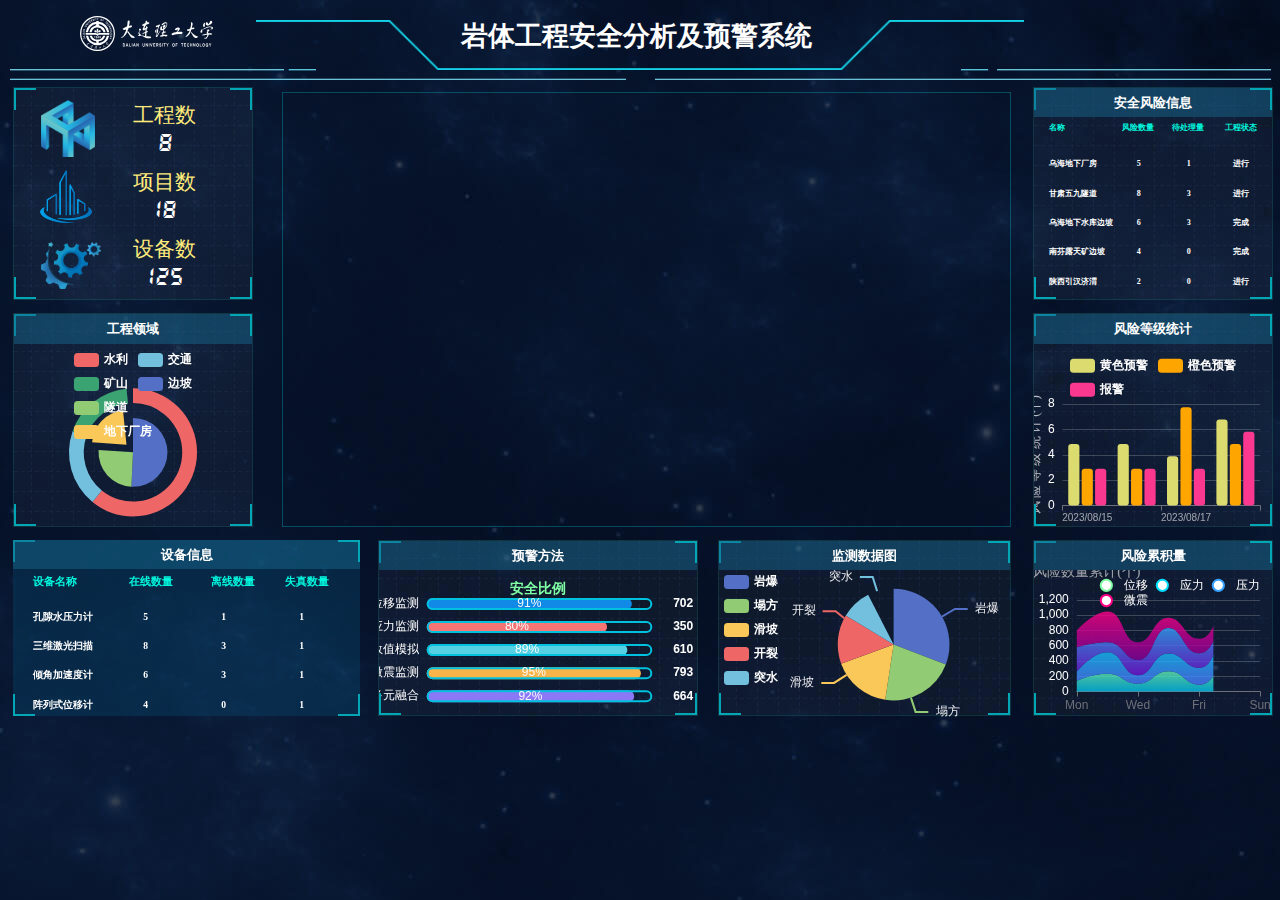
==== commit 678de9fb: "将" ====
--- a/templates/index.html
+++ b/templates/index.html
@@ -5,14 +5,14 @@
     <meta name="viewport" content="width=device-width,initial-scale=1.0">
     <!--width=device-width：指定视口的宽度与设备的宽度相等，使网页内容在设备上以真实的像素宽度显示，不会出现缩放或压缩。
 initial-scale=1.0：指定初始的缩放比例为 1.0，即不进行任何缩放，以确保网页内容按照设备的实际像素比例显示。-->
-    <title>岩石工程安全分析及预警系统</title>
+    <title>岩体工程安全分析及预警系统</title>
     <link rel="stylesheet" href="/static/css/index.css"/>
 </head>
 <body >
     <header>
         <div class="head">
             <div class="head-gif"></div>
-            <h1>岩石工程安全分析及预警系统</h1>
+            <h1>岩体工程安全分析及预警系统</h1>
         </div>
 
         <div class="showTime"></div>
@@ -162,7 +162,6 @@
                 <span >风险数量</span>
                 <span >待处理量</span>
                 <span >工程状态</span>
-                <span >风险等级比例</span>
             </div>
             <div id="FontScroll1" class="myscroll">
                 <ul>
@@ -172,7 +171,6 @@
                             <span>6</span>
                             <span>2</span>
                             <span>完成</span>
-                            <div  class="little-pie" style="background: #ffeb7b; height: 0.3rem; width: 0.3rem; font-family: 'Times New Roman' ;"></div>
                         </div>
                     </li>
                     <li>
@@ -182,7 +180,6 @@
                             <span>1</span>
                             <span>进行</span>
 
-                            <div  class="little-pie" style="background: #ffeb7b; height: 0.3rem; width: 0.3rem; font-family: 'Times New Roman' ;"></div>
                         </div>
                     </li>
                     <li>
@@ -192,7 +189,6 @@
                             <span>3</span>
                             <span>进行</span>
 
-                            <div  class="little-pie" style="background: #ffeb7b; height: 0.3rem; width: 0.3rem; font-family: 'Times New Roman' ;"></div>
                         </div>
                     </li>
                     <li>
@@ -202,7 +198,6 @@
                             <span>3</span>
                             <span>完成</span>
 
-                            <div  class="little-pie" style="background: #ffeb7b; height: 0.3rem; width: 0.3rem; font-family: 'Times New Roman' ;"></div>
                         </div>
                     </li>
                     <li>
@@ -212,7 +207,6 @@
                             <span>0</span>
                             <span>完成</span>
 
-                            <div  class="little-pie" style="background: #ffeb7b; height: 0.3rem; width: 0.3rem; font-family: 'Times New Roman' ;"></div>
                         </div>
                     </li>
                     <li>
@@ -222,7 +216,7 @@
                             <span>0</span>
                             <span>进行</span>
 
-                            <div  class="little-pie" style="background: #ffeb7b; height: 0.3rem; width: 0.3rem; font-family: 'Times New Roman' ;"></div>
+                            <!--<div  class="little-pie" style="background: #ffeb7b; height: 0.3rem; width: 0.3rem; font-family: 'Times New Roman' ;"></div>-->
                         </div>
                     </li>
 
@@ -232,12 +226,12 @@
             <div class="panel-footer"></div>
         </div>
         <div class="panel line">
-            <h2>预警统计</h2>
+            <h2>风险等级统计</h2>
             <div class="chart" id="zhuzhaung">图表</div>
             <div class="panel-footer"></div>
         </div>
         <div class="panel pie" style="height:3.3rem;margin-bottom: 0">
-            <h2>渐变折线图</h2>
+            <h2>风险累积量</h2>
             <div class="chart" style="height:2.8rem;" id="line"></div>
             <div class="panel-footer"></div>
         </div>
@@ -351,7 +345,7 @@
       console.log('已运行')
     $("#FontScroll1").myScroll({
       speed: 40,       // 设置滚动速度，值越大速度越慢
-      rowHeight: 41    // 设置每行的高度，由于每次滚动一行结束后会立刻跳到下一行的边缘，如果两行之间有间隔就会导致跳动，通过试验44是最好的滚动行高，多和少都会出现跳动
+      rowHeight: 44.5    // 设置每行的高度，由于每次滚动一行结束后会立刻跳到下一行的边缘，如果两行之间有间隔就会导致跳动，通过试验44是最好的滚动行高，多和少都会出现跳动
     });
   });
 </script>
@@ -361,7 +355,7 @@
       console.log('已运行')
     $("#FontScroll2").myScroll({
       speed: 40,       // 设置滚动速度，值越大速度越慢
-      rowHeight: 41    // 设置每行的高度，由于每次滚动一行结束后会立刻跳到下一行的边缘，如果两行之间有间隔就会导致跳动，通过试验44是最好的滚动行高，多和少都会出现跳动
+      rowHeight: 44.5    // 设置每行的高度，由于每次滚动一行结束后会立刻跳到下一行的边缘，如果两行之间有间隔就会导致跳动，通过试验44是最好的滚动行高，多和少都会出现跳动
     });
   });
 </script>
--- a/static/css/index.css
+++ b/static/css/index.css
@@ -186,19 +186,15 @@
 }
 .mainbox .column .panel .gun span:nth-child(2) {
   position: absolute;
-  left: 30%;
+  left: 37%;
 }
 .mainbox .column .panel .gun span:nth-child(3) {
   position: absolute;
-  left: 47%;
+  left: 58%;
 }
 .mainbox .column .panel .gun span:nth-child(4) {
   position: absolute;
-  left: 63%;
-}
-.mainbox .column .panel .gun span:nth-child(5) {
-  position: absolute;
-  left: 79%;
+  left: 80%;
 }
 .table {
   height: 3.3rem;
@@ -285,22 +281,17 @@
 #FontScroll1 ul li .fontInner span:nth-child(2),
 #FontScroll1 ul li .fontInner div:nth-child(2) {
   position: absolute;
-  left: 37.5%;
+  left: 43%;
 }
 #FontScroll1 ul li .fontInner span:nth-child(3),
 #FontScroll1 ul li .fontInner div:nth-child(3) {
   position: absolute;
-  left: 53%;
+  left: 64%;
 }
 #FontScroll1 ul li .fontInner span:nth-child(4),
 #FontScroll1 ul li .fontInner div:nth-child(4) {
   position: absolute;
-  left: 66.5%;
-}
-#FontScroll1 ul li .fontInner span:nth-child(5),
-#FontScroll1 ul li .fontInner div:nth-child(5) {
-  position: absolute;
-  left: 85%;
+  left: 83.5%;
 }
 #FontScroll1 ul li:hover {
   box-shadow: -10px 0px 15px #034c6a inset, /*左边阴影*/ 10px 0px 15px #034c6a inset;
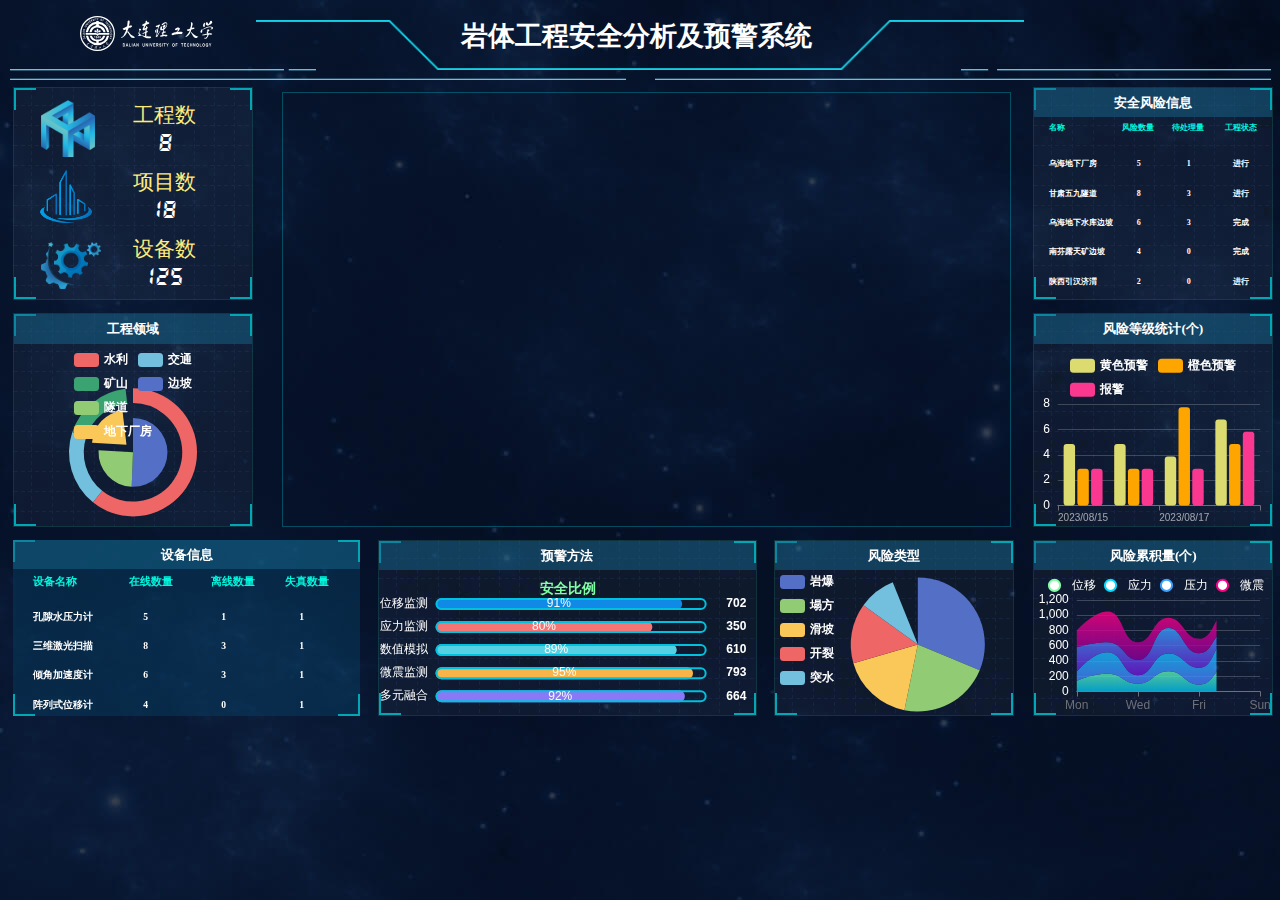
==== commit f6fa78a7: "修改小标题" ====
--- a/templates/index.html
+++ b/templates/index.html
@@ -135,13 +135,13 @@
             </div>
             </div>
         </div>
-        <div class="panel pie" style="height:3.3rem;width:6rem;margin-bottom: 0" id="bingtu">
+        <div class="panel pie" style="height:3.3rem;width:7.1rem;margin-bottom: 0" id="bingtu">
             <h2>预警方法</h2>
             <div class="chart" style="height:2.8rem;" id="bar2">    </div>
             <div class="panel-footer"></div>
         </div>
         <div class="panel suibian" style="height:3.3rem;margin-bottom: 0 " id="suibian">
-            <h2>监测数据图</h2>
+            <h2>风险类型</h2>
             <div class="chart" style="height:2.8rem;" id="aqi">    </div>
             <div class="panel-footer"></div>
         </div>
@@ -226,12 +226,12 @@
             <div class="panel-footer"></div>
         </div>
         <div class="panel line">
-            <h2>风险等级统计</h2>
+            <h2>风险等级统计(个)</h2>
             <div class="chart" id="zhuzhaung">图表</div>
             <div class="panel-footer"></div>
         </div>
         <div class="panel pie" style="height:3.3rem;margin-bottom: 0">
-            <h2>风险累积量</h2>
+            <h2>风险累积量(个)</h2>
             <div class="chart" style="height:2.8rem;" id="line"></div>
             <div class="panel-footer"></div>
         </div>
--- a/static/css/index.css
+++ b/static/css/index.css
@@ -88,8 +88,8 @@
 }
 .mainbox .column #suibian {
   position: absolute;
-  left: 69.5%;
-  width: 5.5rem;
+  width: 4.5rem;
+  right: 1.3%;
   bottom: 0%;
 }
 .mainbox .column .panel {
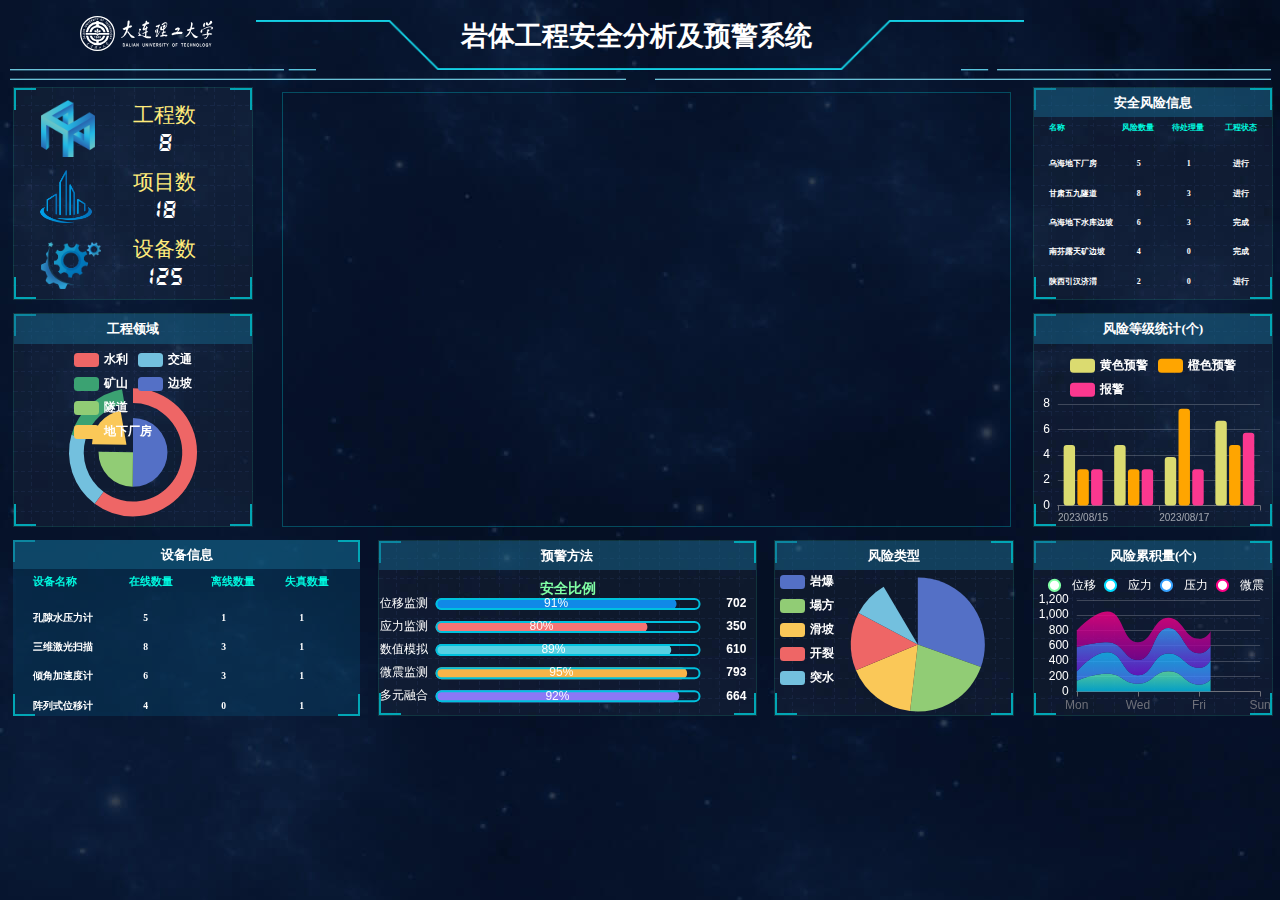
==== commit 8d72c008: "添加readme文件，删除没用的文件" ====
--- a/templates/index.html
+++ b/templates/index.html
@@ -246,7 +246,6 @@
 <script src="https://code.jquery.com/jquery-3.6.0.min.js"></script>
 <script src="/static/js/flexible.js"></script>
 <script src="/static/js/echarts.js"></script>
-<script src="/static/js/bg.js"></script>
 <script src="/static/js/js.js"> </script>
 <script type="text/javascript" src="//api.map.baidu.com/api?type=webgl&v=1.0&ak=IMvgCG1RHdISfVGvu86Geylf1zBmCrnh"></script>
 <script src="/static/js/fontscroll.js"></script>
